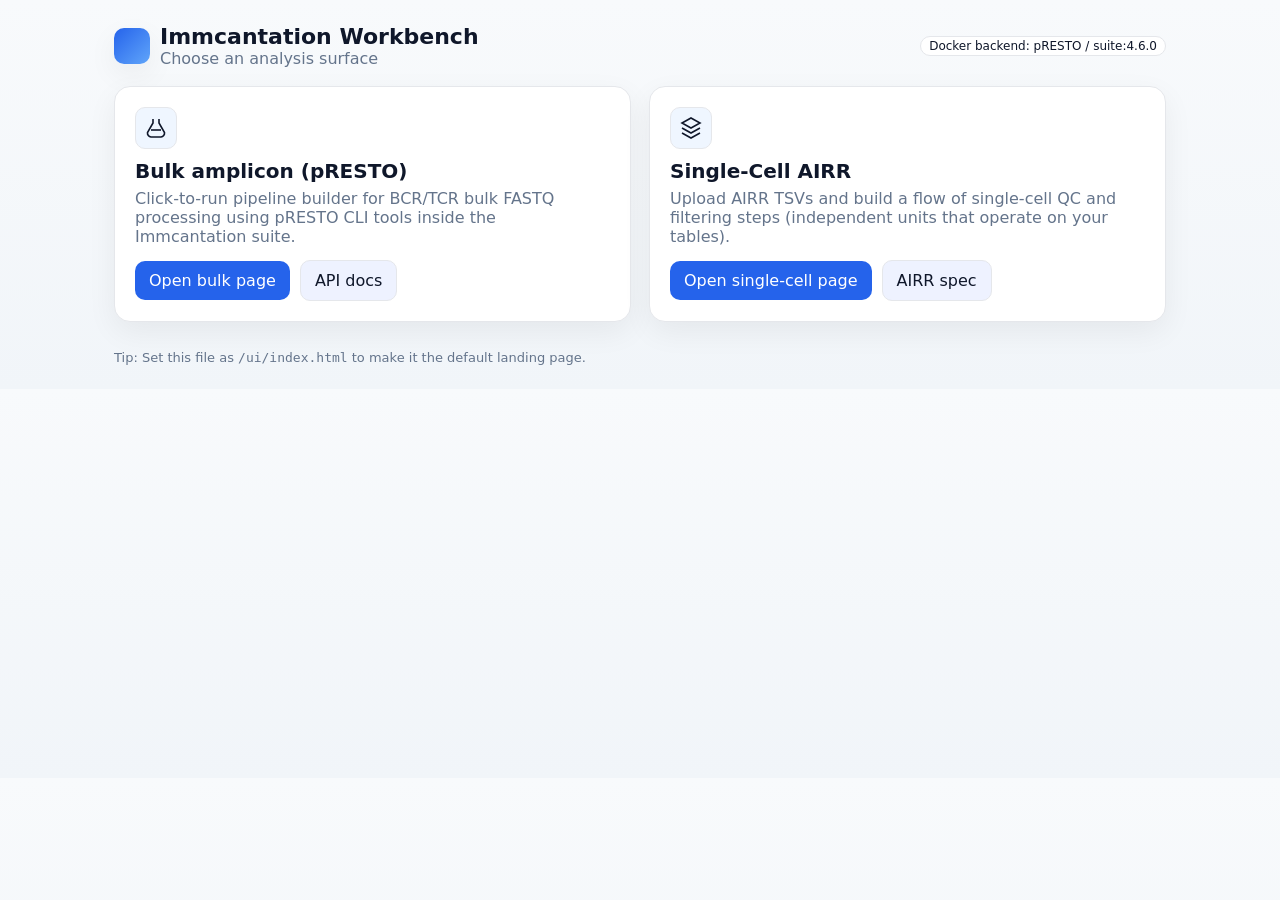
==== ui/index.html @ 14ea3efa "Initial clean commit (track only main.py, .html, .js; ignore data/)" ====
<!doctype html>
<html lang="en">
<head>
  <meta charset="utf-8">
  <title>Immcantation Workbench</title>
  <meta name="viewport" content="width=device-width, initial-scale=1">
  <style>
    :root{
      --bg:#f6f7fb; --panel:#ffffff; --text:#0f172a; --muted:#64748b; --border:#e5e7eb;
      --accent:#2563eb; --accent2:#60a5fa; --shadow:0 10px 30px rgba(2,6,23,.06);
      --ok:#16a34a; --warn:#d97706; --err:#dc2626;
    }
    *{box-sizing:border-box}
    body{margin:0;font-family:Inter,system-ui,Segoe UI,Roboto,Helvetica,Arial,sans-serif;background:linear-gradient(180deg,#f8fafc 0%, #f1f5f9 100%);color:var(--text)}
    a{color:var(--accent);text-decoration:none}
    a:hover{text-decoration:underline}
    .wrap{max-width:1100px;margin:0 auto;padding:24px}
    header{display:flex;align-items:center;justify-content:space-between;margin-bottom:16px}
    .brand{display:flex;align-items:center;gap:10px}
    .logo{width:36px;height:36px;border-radius:10px;background:linear-gradient(135deg,#2563eb,#60a5fa);box-shadow:var(--shadow)}
    h1{font-size:22px;margin:0}
    .muted{color:var(--muted)}
    .grid{display:grid;grid-template-columns:repeat(2,minmax(260px,1fr));gap:18px;margin-top:18px}
    .card{background:var(--panel);border:1px solid var(--border);border-radius:16px;padding:20px;box-shadow:var(--shadow)}
    .card h2{margin:0 0 6px 0;font-size:20px}
    .card p{margin:6px 0 14px 0;color:var(--muted)}
    .chip{display:inline-block;padding:2px 8px;border:1px solid var(--border);border-radius:999px;font-size:12px;background:#fff}
    .row{display:flex;align-items:center;gap:10px;flex-wrap:wrap}
    .btn{display:inline-block;background:var(--accent);color:#fff;border:none;border-radius:10px;padding:10px 14px;cursor:pointer;text-decoration:none}
    .btn.secondary{background:#eef2ff;color:#0f172a;border:1px solid var(--border)}
    footer{margin-top:28px;color:var(--muted);font-size:13px}
    .icon{width:42px;height:42px;border-radius:10px;display:flex;align-items:center;justify-content:center;background:#eff6ff;border:1px solid var(--border);margin-bottom:10px}
    .icon svg{width:24px;height:24px}
  </style>
</head>
<body>
  <div class="wrap">
    <header>
      <div class="brand">
        <div class="logo"></div>
        <div>
          <h1>Immcantation Workbench</h1>
          <div class="muted">Choose an analysis surface</div>
        </div>
      </div>
      <div class="row">
        <span class="chip">Docker backend: pRESTO / suite:4.6.0</span>
      </div>
    </header>

    <div class="grid">
      <div class="card">
        <div class="icon" aria-hidden="true">
          <!-- flask icon -->
          <svg viewBox="0 0 24 24" fill="none" stroke="currentColor">
            <path d="M9 3v4l-5.5 9.5A4 4 0 0 0 7 21h10a4 4 0 0 0 3.5-4.5L15 7V3" stroke-width="1.6"/>
            <path d="M7 14h10" stroke-width="1.6"/>
          </svg>
        </div>
        <h2>Bulk amplicon (pRESTO)</h2>
        <p>Click-to-run pipeline builder for BCR/TCR bulk FASTQ processing using pRESTO CLI tools inside the Immcantation suite.</p>
        <div class="row">
          <a class="btn" href="blk.html">Open bulk page</a>
          <a class="btn secondary" href="docs">API docs</a>
        </div>
      </div>

      <div class="card">
        <div class="icon" aria-hidden="true">
          <!-- layers icon -->
          <svg viewBox="0 0 24 24" fill="none" stroke="currentColor">
            <path d="M12 2l9 5-9 5-9-5 9-5z" stroke-width="1.6"/>
            <path d="M3 12l9 5 9-5" stroke-width="1.6"/>
            <path d="M3 17l9 5 9-5" stroke-width="1.6"/>
          </svg>
        </div>
        <h2>Single-Cell AIRR</h2>
        <p>Upload AIRR TSVs and build a flow of single‑cell QC and filtering steps (independent units that operate on your tables).</p>
        <div class="row">
          <a class="btn" href="sc.html">Open single‑cell page</a>
          <a class="btn secondary" href="https://docs.airr-community.org/en/stable/datarep/rearrangements.html" target="_blank" rel="noreferrer">AIRR spec</a>
        </div>
      </div>
    </div>

    <footer>
      <div>Tip: Set this file as <code>/ui/index.html</code> to make it the default landing page.</div>
    </footer>
  </div>
</body>
</html>
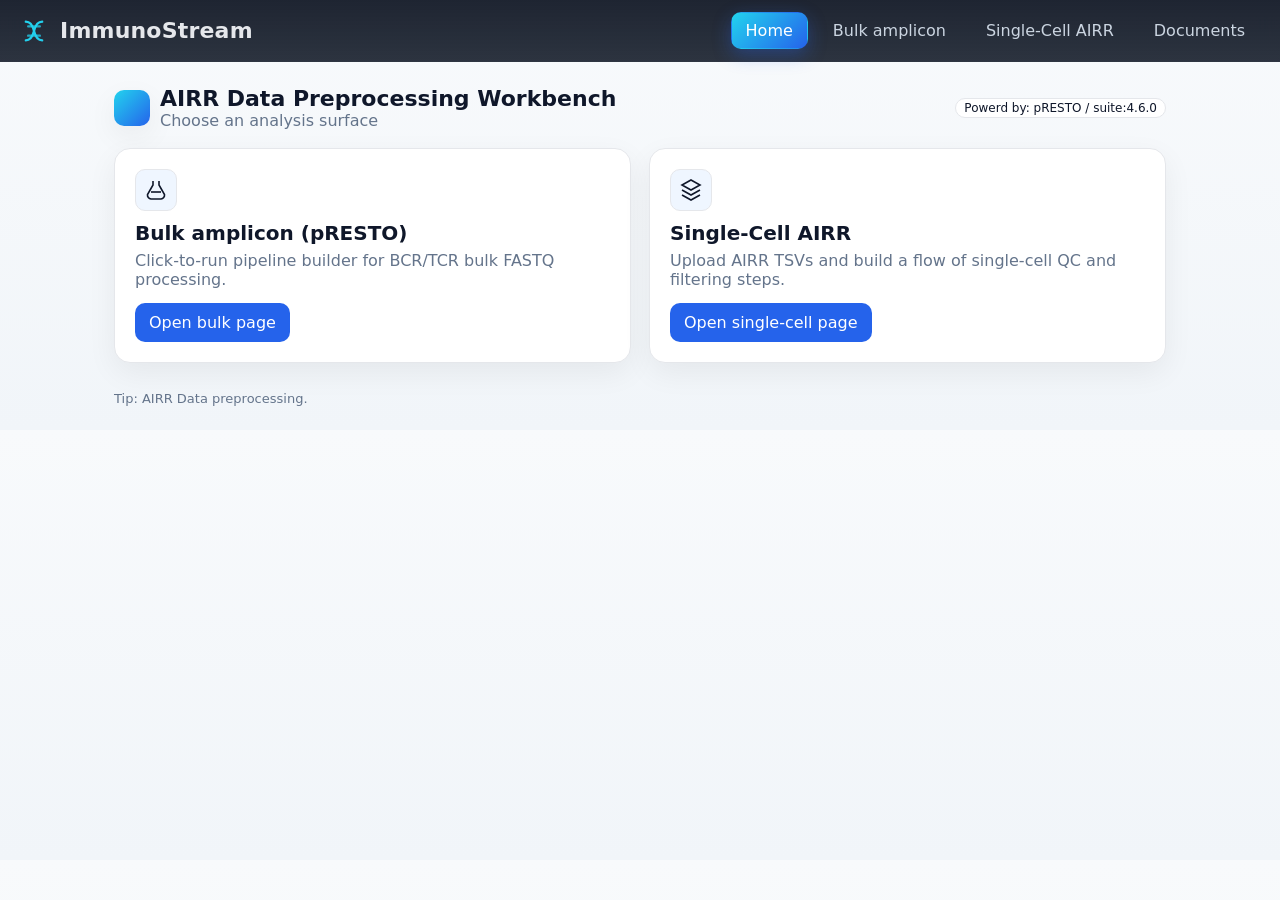
==== commit 53cab1cd: "adding headers and make ui structure" ====
--- a/ui/index.html
+++ b/ui/index.html
@@ -4,20 +4,82 @@
   <meta charset="utf-8">
   <title>Immcantation Workbench</title>
   <meta name="viewport" content="width=device-width, initial-scale=1">
+
   <style>
     :root{
       --bg:#f6f7fb; --panel:#ffffff; --text:#0f172a; --muted:#64748b; --border:#e5e7eb;
       --accent:#2563eb; --accent2:#60a5fa; --shadow:0 10px 30px rgba(2,6,23,.06);
       --ok:#16a34a; --warn:#d97706; --err:#dc2626;
+
+      /* nav + gradient */
+      --nav-bg:#0b1220;
+      --nav-border:rgba(255,255,255,.08);
+      --nav-text:#cbd5e1;
+      --nav-text-active:#ffffff;
+      --grad-from:#22d3ee;   /* cyan-400 */
+      --grad-to:#2563eb;     /* blue-600 */
     }
+
     *{box-sizing:border-box}
-    body{margin:0;font-family:Inter,system-ui,Segoe UI,Roboto,Helvetica,Arial,sans-serif;background:linear-gradient(180deg,#f8fafc 0%, #f1f5f9 100%);color:var(--text)}
+    body{
+      margin:0;
+      font-family:Inter,system-ui,Segoe UI,Roboto,Helvetica,Arial,sans-serif;
+      background:linear-gradient(180deg,#f8fafc 0%, #f1f5f9 100%);
+      color:var(--text)
+    }
     a{color:var(--accent);text-decoration:none}
     a:hover{text-decoration:underline}
+
+    /* ===== Top header (nav) ===== */
+    .site-header{
+      position:sticky; top:0; z-index:1000;
+      background:linear-gradient(180deg, rgba(11,18,32,.92), rgba(11,18,32,.86));
+      backdrop-filter:saturate(160%) blur(8px);
+      border-bottom:1px solid var(--nav-border);
+    }
+    .site-header .bar{
+      max-width:1280px; margin:0 auto; padding:12px 20px;
+      display:flex; align-items:center; gap:18px;
+    }
+    .brand{display:flex; align-items:center; gap:12px; color:#e5e7eb; text-decoration:none}
+    .brand .dna{width:28px; height:28px; display:block}
+    .brand .title{font-weight:700; letter-spacing:.2px; font-size:22px}
+    .nav{margin-left:auto; display:flex; gap:10px; align-items:center}
+    .nav-link{
+      --pad-x:14px;
+      color:var(--nav-text); text-decoration:none;
+      padding:8px var(--pad-x);
+      border-radius:10px; border:1px solid transparent;
+      transition:background .15s, color .15s, border-color .15s, transform .02s;
+    }
+    .nav-link:hover{color:#fff; background:rgba(255,255,255,.06); border-color:var(--nav-border)}
+    .nav-link:active{transform:translateY(1px)}
+    .nav-link.active{
+      color:var(--nav-text-active);
+      background:linear-gradient(135deg,var(--grad-from),var(--grad-to));
+      border-color:transparent;
+      box-shadow:0 6px 18px rgba(37,99,235,.35);
+    }
+    @media (max-width:720px){
+      .brand .title{font-size:18px}
+      .nav{gap:6px}
+      .nav-link{--pad-x:10px; padding:7px var(--pad-x); font-size:14px}
+    }
+    /* gradient text utility (use anywhere you want the same “keys” gradient) */
+    .grad-text{
+      background:linear-gradient(135deg,var(--grad-from),var(--grad-to));
+      -webkit-background-clip:text; background-clip:text; color:transparent;
+    }
+
+    /* ===== Page content (unchanged) ===== */
     .wrap{max-width:1100px;margin:0 auto;padding:24px}
-    header{display:flex;align-items:center;justify-content:space-between;margin-bottom:16px}
-    .brand{display:flex;align-items:center;gap:10px}
-    .logo{width:36px;height:36px;border-radius:10px;background:linear-gradient(135deg,#2563eb,#60a5fa);box-shadow:var(--shadow)}
+    header.page-head{display:flex;align-items:center;justify-content:space-between;margin-bottom:16px}
+    .brand-box{display:flex;align-items:center;gap:10px}
+    .logo{
+      width:36px;height:36px;border-radius:10px;
+      background:linear-gradient(135deg,var(--grad-from),var(--grad-to));
+      box-shadow:var(--shadow)
+    }
     h1{font-size:22px;margin:0}
     .muted{color:var(--muted)}
     .grid{display:grid;grid-template-columns:repeat(2,minmax(260px,1fr));gap:18px;margin-top:18px}
@@ -34,17 +96,46 @@
   </style>
 </head>
 <body>
+
+  <!-- ===== New top navigation header ===== -->
+  <header class="site-header" role="banner">
+    <div class="bar">
+      <a class="brand" href="/ui/">
+        <svg class="dna" viewBox="0 0 24 24" fill="none" aria-hidden="true">
+          <defs>
+            <linearGradient id="g-dna" x1="0" y1="0" x2="24" y2="24">
+              <stop stop-color="var(--grad-from)"/><stop offset="1" stop-color="var(--grad-to)"/>
+            </linearGradient>
+          </defs>
+          <path d="M5 4c4 0 6 4 7 8s3 8 7 8M5 20c4 0 6-4 7-8S15 4 19 4"
+                stroke="url(#g-dna)" stroke-width="2" stroke-linecap="round"/>
+          <path d="M7 8h10M7 16h10"
+                stroke="url(#g-dna)" stroke-width="2" stroke-linecap="round" opacity=".75"/>
+        </svg>
+        <span class="title">ImmunoStream</span>
+      </a>
+
+      <nav class="nav" aria-label="Primary">
+        <a class="nav-link" href="/ui/">Home</a>
+        <a class="nav-link" href="/ui/blk.html">Bulk amplicon</a>
+        <a class="nav-link" href="/ui/sc.html">Single-Cell AIRR</a>
+        <a class="nav-link" href="/ui/docs.html">Documents</a>
+      </nav>
+    </div>
+  </header>
+
   <div class="wrap">
-    <header>
-      <div class="brand">
+    <!-- keep original page header/content -->
+    <header class="page-head">
+      <div class="brand-box">
         <div class="logo"></div>
         <div>
-          <h1>Immcantation Workbench</h1>
+          <h1>AIRR Data Preprocessing Workbench</h1>
           <div class="muted">Choose an analysis surface</div>
         </div>
       </div>
       <div class="row">
-        <span class="chip">Docker backend: pRESTO / suite:4.6.0</span>
+        <span class="chip">Powerd by: pRESTO / suite:4.6.0</span>
       </div>
     </header>
 
@@ -58,10 +149,10 @@
           </svg>
         </div>
         <h2>Bulk amplicon (pRESTO)</h2>
-        <p>Click-to-run pipeline builder for BCR/TCR bulk FASTQ processing using pRESTO CLI tools inside the Immcantation suite.</p>
+        <p>Click-to-run pipeline builder for BCR/TCR bulk FASTQ processing.</p>
         <div class="row">
           <a class="btn" href="blk.html">Open bulk page</a>
-          <a class="btn secondary" href="docs">API docs</a>
+          <!-- removed “API docs” per request -->
         </div>
       </div>
 
@@ -75,17 +166,32 @@
           </svg>
         </div>
         <h2>Single-Cell AIRR</h2>
-        <p>Upload AIRR TSVs and build a flow of single‑cell QC and filtering steps (independent units that operate on your tables).</p>
+        <p>Upload AIRR TSVs and build a flow of single-cell QC and filtering steps.</p>
         <div class="row">
-          <a class="btn" href="sc.html">Open single‑cell page</a>
-          <a class="btn secondary" href="https://docs.airr-community.org/en/stable/datarep/rearrangements.html" target="_blank" rel="noreferrer">AIRR spec</a>
+          <a class="btn" href="sc.html">Open single-cell page</a>
+          <!-- removed “AIRR spec” per request -->
         </div>
       </div>
     </div>
 
     <footer>
-      <div>Tip: Set this file as <code>/ui/index.html</code> to make it the default landing page.</div>
+      <div>Tip: AIRR Data preprocessing.</div>
     </footer>
   </div>
+
+  <script>
+    // Highlight active tab automatically
+    (function(){
+      const here = location.pathname.replace(/\/+$/,'');
+      document.querySelectorAll('.nav .nav-link').forEach(a=>{
+        const p = (a.getAttribute('href') || '').replace(/\/+$/,'');
+        if (p && (p === here || (p !== '/ui' && here.startsWith(p)))) a.classList.add('active');
+        if (!document.querySelector('.nav .nav-link.active') && (here === '' || here === '/ui' || here === '/ui/index.html')) {
+          const home = document.querySelector('.nav .nav-link[href="/ui/"]');
+          if (home) home.classList.add('active');
+        }
+      });
+    })();
+  </script>
 </body>
 </html>
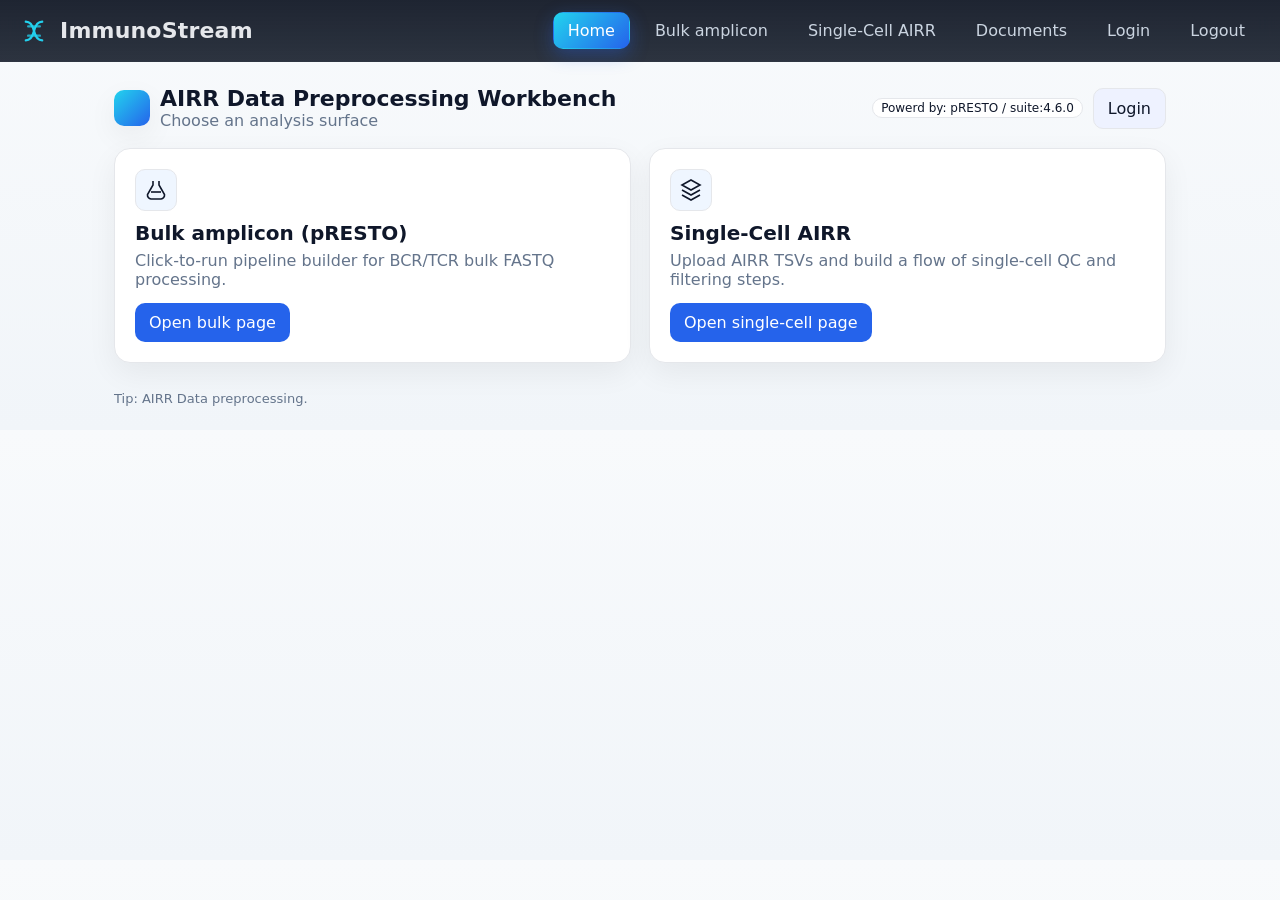
==== commit c7b87cc6: "navbar problem solved" ====
--- a/ui/index.html
+++ b/ui/index.html
@@ -4,6 +4,7 @@
   <meta charset="utf-8">
   <title>Immcantation Workbench</title>
   <meta name="viewport" content="width=device-width, initial-scale=1">
+  <script src="assets/js/auth.js?v=20250320" defer></script>
 
   <style>
     :root{
@@ -51,6 +52,15 @@
       padding:8px var(--pad-x);
       border-radius:10px; border:1px solid transparent;
       transition:background .15s, color .15s, border-color .15s, transform .02s;
+    }
+    .nav-user{
+      color:var(--nav-text);
+      font-size:13px;
+      padding:6px 10px;
+      border-radius:999px;
+      border:1px solid rgba(255,255,255,.12);
+      background:rgba(255,255,255,.04);
+      white-space:nowrap;
     }
     .nav-link:hover{color:#fff; background:rgba(255,255,255,.06); border-color:var(--nav-border)}
     .nav-link:active{transform:translateY(1px)}
@@ -120,6 +130,9 @@
         <a class="nav-link" href="/ui/blk.html">Bulk amplicon</a>
         <a class="nav-link" href="/ui/sc.html">Single-Cell AIRR</a>
         <a class="nav-link" href="/ui/docs.html">Documents</a>
+        <span class="nav-user" data-auth="user" style="display:none"></span>
+        <a class="nav-link" data-auth="login" href="/ui/login.html">Login</a>
+        <a class="nav-link" data-auth="logout" href="/ui/login.html">Logout</a>
       </nav>
     </div>
   </header>
@@ -136,6 +149,7 @@
       </div>
       <div class="row">
         <span class="chip">Powerd by: pRESTO / suite:4.6.0</span>
+        <a class="btn secondary" data-auth="login" href="/ui/login.html">Login</a>
       </div>
     </header>
 
@@ -191,6 +205,9 @@
           if (home) home.classList.add('active');
         }
       });
+      if (window.Auth && typeof window.Auth.wireNavAuth === 'function') {
+        window.Auth.wireNavAuth();
+      }
     })();
   </script>
 </body>
